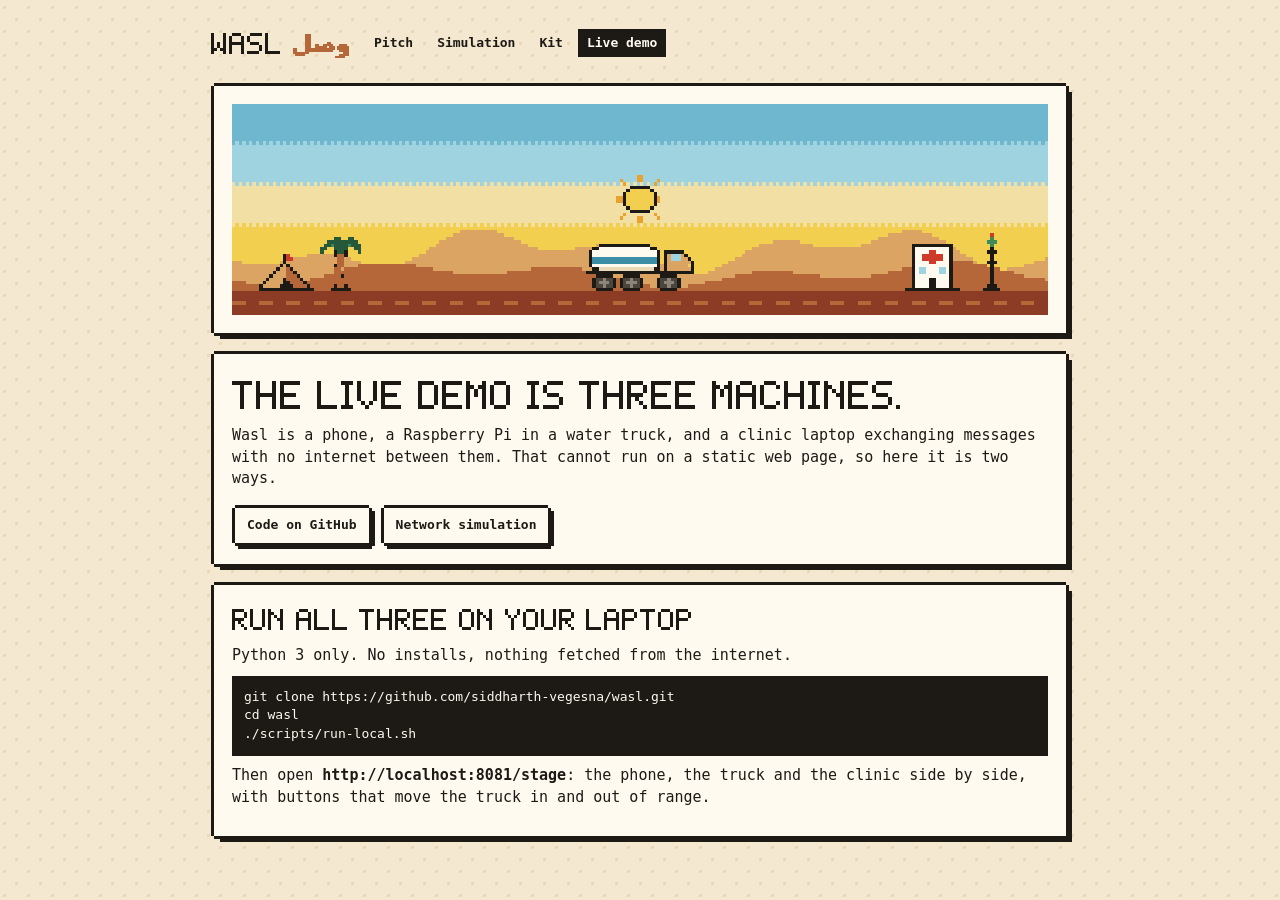
==== docs/live.html @ 5ca9c609 "Wasl: store-and-forward messaging on water trucks, with custody receipts Truck and clinic nodes (Pyt" ====
<!doctype html>
<html lang="en"><head><meta charset="utf-8"><meta name="viewport" content="width=device-width,initial-scale=1"><title>Wasl · Live demo</title>
<link rel="stylesheet" href="common.css"><link rel="stylesheet" href="pixel.css" data-skin>
<style>body{padding:21px;max-width:900px;margin:0 auto}.bar{display:flex;align-items:center;gap:12px;flex-wrap:wrap;margin-bottom:21px}
.box{padding:18px;margin-bottom:21px}pre{background:var(--ink);color:var(--paper);padding:12px;overflow:auto;margin:9px 0;font-family:var(--mono)}
p{margin:9px 0;font-size:15px}.links{display:flex;gap:9px;flex-wrap:wrap;margin-top:15px}</style></head>
<body>
<div class="bar"><span data-brand="3"></span><nav class="top"><a href="index.html">Pitch</a><a href="sim.html">Simulation</a><a href="kit.html">Kit</a><a class="cur" href="live.html">Live demo</a></nav></div>
<div class="box"><canvas class="px" id="sc"></canvas></div>
<div class="box">
  <div data-px="4">The live demo is three machines.</div>
  <p>Wasl is a phone, a Raspberry Pi in a water truck, and a clinic laptop exchanging messages with no internet between them. That cannot run on a static web page, so here it is two ways.</p>
  <div class="links"><a class="btn" href="https://github.com/siddharth-vegesna/wasl">Code on GitHub</a><a class="btn" href="sim.html">Network simulation</a></div>
</div>
<div class="box">
  <div data-px="3">Run all three on your laptop</div>
  <p>Python 3 only. No installs, nothing fetched from the internet.</p>
  <pre>git clone https://github.com/siddharth-vegesna/wasl.git
cd wasl
./scripts/run-local.sh</pre>
  <p>Then open <b>http://localhost:8081/stage</b>: the phone, the truck and the clinic side by side, with buttons that move the truck in and out of range.</p>
</div>
<script src="common.js"></script>
<script>const s = Scene($('#sc'), 'route'); let i = 0; setInterval(() => s.set({pos: ['camp', 'road', 'town', 'road'][i++ % 4]}), 3500);</script>
</body></html>
---- docs/common.css ----
/* Bare structure. No decoration lives here: open any page with ?bare to see only this. */
:root{
  --u:3px;                                   /* the one pixel size: every border, gap and shadow is a multiple */
  --bg:#fff; --paper:#fff; --paper2:#eee; --ink:#111; --mute:#666; --line:#111; --shade:transparent;
  --accent:#ddd; --red:#b00; --amber:#b60; --yellow:#dd0; --green:#070; --teal:#067; --navy:#124; --sand:#ccc; --clay:#888;
  --mono:ui-monospace,"SF Mono",Menlo,Consolas,"Geeza Pro","Noto Sans Arabic",monospace;
  --font:system-ui,sans-serif;
}
*{box-sizing:border-box;margin:0;padding:0;-webkit-tap-highlight-color:transparent}
html,body{height:100%}
body{background:var(--bg);color:var(--ink);font-family:var(--font);font-size:14px;line-height:1.45}
button{font:inherit;color:inherit;background:none;border:0;cursor:pointer}
input,textarea{font:inherit;color:inherit;background:var(--paper);border:1px solid var(--line);padding:9px;outline:0;border-radius:0}
small{color:var(--mute);font-size:12px}
a{color:inherit}
img.sp{image-rendering:pixelated;image-rendering:crisp-edges;vertical-align:middle;flex:none}
canvas.px{image-rendering:pixelated;display:block;width:100%;height:auto}
.px{display:inline}
.px svg{display:inline-block;vertical-align:middle;shape-rendering:crispEdges;fill:currentColor}
.box{background:var(--paper);border:1px solid var(--line)}
.btn{display:inline-flex;align-items:center;justify-content:center;gap:8px;padding:8px 12px;border:1px solid var(--line);background:var(--paper);text-decoration:none}
.btn.on{background:var(--accent)}
.tag{display:inline-flex;align-items:center;gap:6px;padding:2px 8px;border:1px solid var(--line);font-size:12px;white-space:nowrap;background:var(--paper)}
.seg{display:inline-flex;gap:9px;flex-wrap:wrap}
.brand{display:inline-flex;align-items:center;gap:9px;font-weight:700;font-size:18px;white-space:nowrap}
nav.top{display:flex;gap:6px;flex-wrap:wrap}
nav.top a{padding:4px 9px;text-decoration:none;border:1px solid transparent}
nav.top a.cur{border-color:var(--line)}
.lab{font-size:12px;font-weight:700;text-transform:uppercase;letter-spacing:.08em;color:var(--mute);margin:16px 0 9px}
.pbar{display:inline-flex;gap:var(--u);vertical-align:middle}
.pbar i{width:9px;height:12px;border:1px solid var(--line)}
.pbar i.on{background:var(--ink)}
.trail{list-style:none}
.trail li{position:relative;padding:0 0 12px 24px}
.trail li::before{content:"";position:absolute;left:0;top:3px;width:12px;height:12px;background:var(--green)}
.trail li.todo::before{background:none;border:var(--u) solid var(--mute)}
.trail li.next::before{background:var(--amber)}
.trail li::after{content:"";position:absolute;left:4.5px;top:18px;bottom:0;width:var(--u);background:var(--ink)}
.trail li:last-child::after{display:none}
.trail time{float:right;color:var(--mute);font-size:12px}
.trail small{display:block}
[dir=rtl] .trail li{padding:0 24px 12px 0}[dir=rtl] .trail li::before{left:auto;right:0}[dir=rtl] .trail li::after{left:auto;right:4.5px}[dir=rtl] .trail time{float:left}
---- docs/pixel.css ----
/* The skin. One locked palette, one pixel size, hard edges. No gradients, no blur, no glow, no rounded corners. */
:root{
  --bg:#f4e9d0; --paper:#fffaf0; --paper2:#e9d9b4; --ink:#1d1a16; --mute:#7a7265; --line:#1d1a16; --shade:#1d1a16;
  --accent:#eaa22c; --red:#cf3b2b; --amber:#eaa22c; --yellow:#f3cf4f; --green:#3e8a56; --teal:#3b8ea5; --navy:#1f3050; --sand:#dba463; --clay:#b5673a;
  --font:var(--mono);
}
body{font-size:13px;
  background-image:url("data:image/svg+xml;utf8,<svg xmlns='http://www.w3.org/2000/svg' width='24' height='24' shape-rendering='crispEdges'><rect x='3' y='6' width='3' height='3' fill='%23e9d9b4'/><rect x='15' y='18' width='3' height='3' fill='%23e9d9b4'/></svg>")}
::selection{background:var(--ink);color:var(--paper)}
input,textarea{border:var(--u) solid var(--ink)}
input:focus,textarea:focus{background:#fff}

/* pixel-notched border: four hard shadows leave the corners open, a fifth is the drop shadow */
.box,.btn,.tag{border:0;margin:var(--u)}
.box{box-shadow:0 calc(var(--u)*-1) 0 0 var(--line),0 var(--u) 0 0 var(--line),calc(var(--u)*-1) 0 0 0 var(--line),var(--u) 0 0 0 var(--line),calc(var(--u)*2) calc(var(--u)*2) 0 0 var(--shade)}
.box.flat{box-shadow:0 calc(var(--u)*-1) 0 0 var(--line),0 var(--u) 0 0 var(--line),calc(var(--u)*-1) 0 0 0 var(--line),var(--u) 0 0 0 var(--line)}
.btn{font-weight:700;box-shadow:0 calc(var(--u)*-1) 0 0 var(--line),0 var(--u) 0 0 var(--line),calc(var(--u)*-1) 0 0 0 var(--line),var(--u) 0 0 0 var(--line),var(--u) calc(var(--u)*2) 0 0 var(--shade),calc(var(--u)*2) var(--u) 0 0 var(--shade)}
.btn:hover{background:var(--paper2)}
.btn:active,.btn.on{transform:translate(var(--u),var(--u));box-shadow:0 calc(var(--u)*-1) 0 0 var(--line),0 var(--u) 0 0 var(--line),calc(var(--u)*-1) 0 0 0 var(--line),var(--u) 0 0 0 var(--line)}
.btn.on,.btn.on:hover{background:var(--accent)}
.btn.red{background:var(--red);color:var(--paper)}
.btn.green{background:var(--green);color:var(--paper)}
.tag{font-weight:700;font-size:11.5px;padding:3px 8px;box-shadow:0 calc(var(--u)*-1) 0 0 var(--line),0 var(--u) 0 0 var(--line),calc(var(--u)*-1) 0 0 0 var(--line),var(--u) 0 0 0 var(--line)}
.tag.ok{background:var(--green);color:var(--paper)}
.tag.warn{background:var(--yellow)}
.tag.bad{background:var(--red);color:var(--paper)}
.tag i{width:6px;height:6px;background:currentColor;animation:blink 1s steps(1) infinite}
nav.top a{font-weight:700;border:0;padding:5px 9px}
nav.top a.cur{background:var(--ink);color:var(--paper)}
nav.top a:hover{text-decoration:underline;text-decoration-thickness:var(--u);text-underline-offset:4px}
.lab{color:var(--clay);letter-spacing:0}
.pbar i{border:0;width:9px;height:15px;background:var(--paper2);box-shadow:inset 0 0 0 var(--u) var(--ink)}
.pbar i.on{background:var(--green)}
.trail li.next::before{animation:blink 1s steps(1) infinite}
@keyframes blink{50%{opacity:0}}
@keyframes hop{50%{transform:translateY(calc(var(--u)*-1))}}
@keyframes pop{0%{transform:translateY(calc(var(--u)*4))}50%{transform:translateY(calc(var(--u)*-1))}100%{transform:none}}
::-webkit-scrollbar{width:12px;height:12px}::-webkit-scrollbar-track{background:var(--paper2)}::-webkit-scrollbar-thumb{background:var(--ink);border:var(--u) solid var(--paper2)}
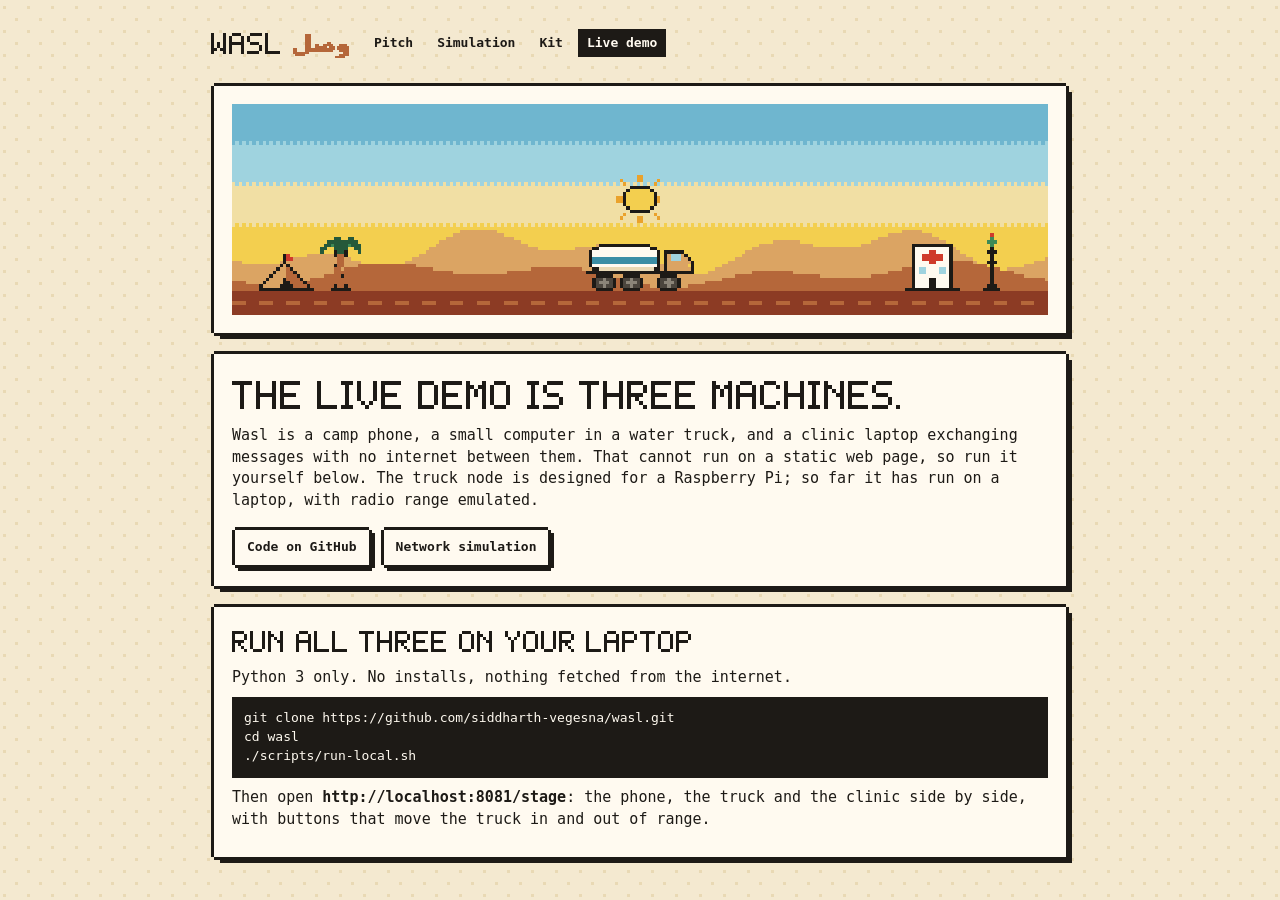
==== commit caf6369b: "Live page: say plainly the truck node has run on a laptop so far Co-Authored-By: Claude Fable 5.2 <n" ====
--- a/docs/live.html
+++ b/docs/live.html
@@ -9,7 +9,7 @@
 <div class="box"><canvas class="px" id="sc"></canvas></div>
 <div class="box">
   <div data-px="4">The live demo is three machines.</div>
-  <p>Wasl is a phone, a Raspberry Pi in a water truck, and a clinic laptop exchanging messages with no internet between them. That cannot run on a static web page, so here it is two ways.</p>
+  <p>Wasl is a camp phone, a small computer in a water truck, and a clinic laptop exchanging messages with no internet between them. That cannot run on a static web page, so run it yourself below. The truck node is designed for a Raspberry Pi; so far it has run on a laptop, with radio range emulated.</p>
   <div class="links"><a class="btn" href="https://github.com/siddharth-vegesna/wasl">Code on GitHub</a><a class="btn" href="sim.html">Network simulation</a></div>
 </div>
 <div class="box">
